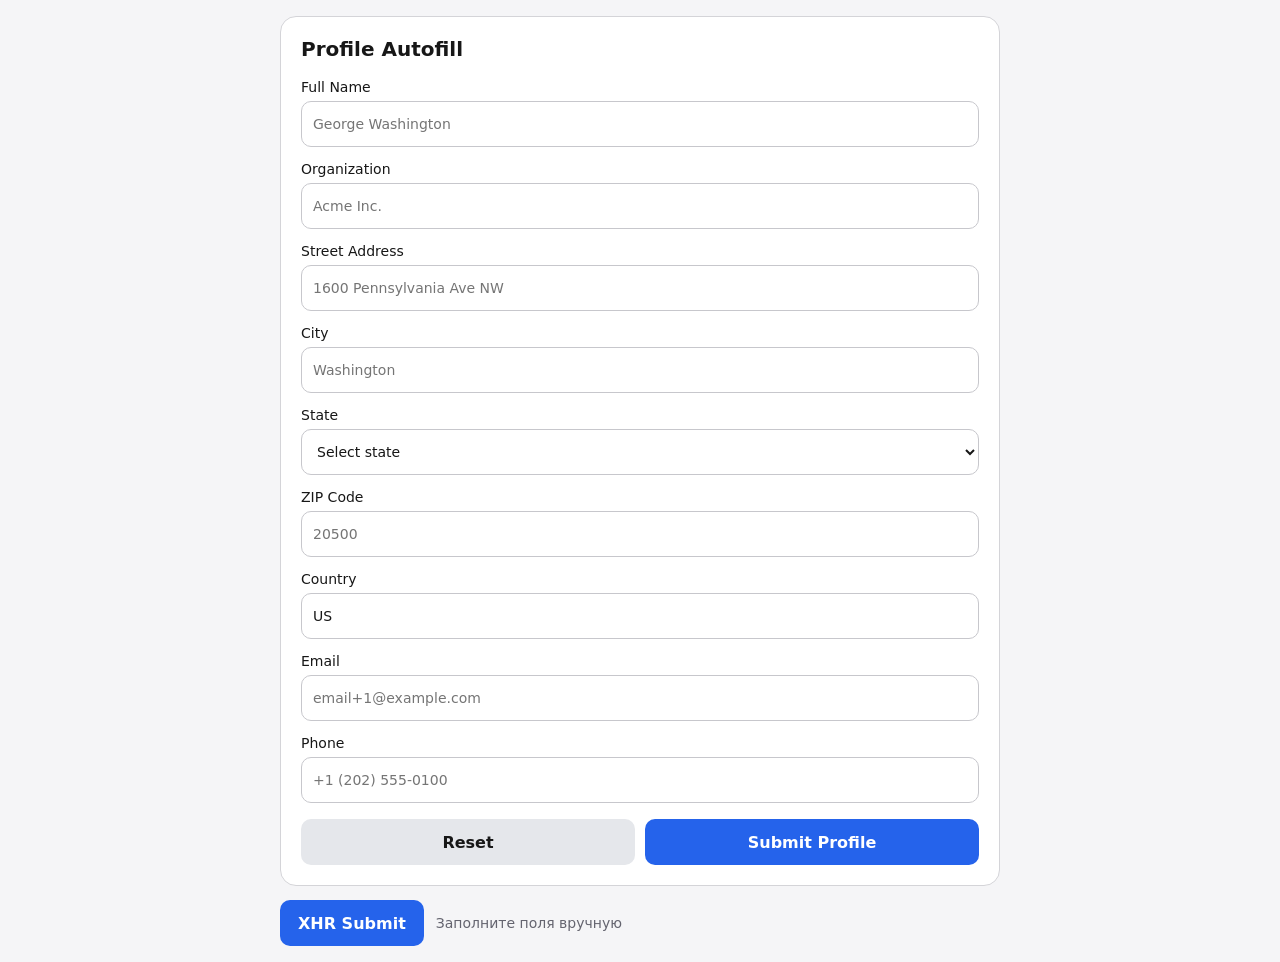
==== index.html @ 520374bb "Rename XHR Autofill Test to index.html" ====
<!doctype html>
<html lang="ru">
<head>
  <meta charset="utf-8">
  <meta name="viewport" content="width=device-width, initial-scale=1">
  <title>XHR Autofill Test</title>

  <style>
    :root {
      color-scheme: light dark;
      font-family: system-ui, -apple-system, BlinkMacSystemFont, sans-serif;
    }

    * {
      box-sizing: border-box;
    }

    body {
      margin: 0;
      padding: 16px;
      color: light-dark(#171717, #f4f4f5);
      background: light-dark(#f5f5f7, #09090b);
    }

    main {
      width: min(100%, 720px);
      margin: 0 auto;
    }

    .form-container {
      overflow: hidden;
      border: 1px solid light-dark(#d4d4d8, #3f3f46);
      border-radius: 16px;
      background: light-dark(#ffffff, #18181b);
      padding: 20px;
    }

    h3 {
      margin: 0 0 18px;
      font-size: 20px;
      font-weight: 600;
    }

    form {
      display: grid;
      gap: 14px;
    }

    label {
      display: grid;
      gap: 6px;
      font-size: 14px;
      font-weight: 500;
    }

    input,
    select {
      width: 100%;
      min-height: 46px;
      padding: 9px 11px;
      border: 1px solid light-dark(#c7c7cc, #52525b);
      border-radius: 10px;
      color: inherit;
      background: light-dark(#ffffff, #27272a);
      font: inherit;
    }

    .actions {
      display: grid;
      grid-template-columns: 1fr 1fr;
      gap: 10px;
      margin-top: 2px;
    }

    input[type="reset"],
    input[type="submit"] {
      border: 0;
      font-weight: 600;
      cursor: pointer;
    }

    input[type="reset"] {
      background: light-dark(#e5e7eb, #3f3f46);
    }

    input[type="submit"] {
      color: #ffffff;
      background: #2563eb;
    }

    .submit-row {
      display: flex;
      align-items: center;
      gap: 12px;
      flex-wrap: wrap;
      padding-top: 14px;
    }

    #do-xhr-submit {
      min-height: 46px;
      padding: 10px 18px;
      border: 0;
      border-radius: 10px;
      color: #ffffff;
      background: #2563eb;
      font: inherit;
      font-weight: 600;
      cursor: pointer;
    }

    #do-xhr-submit:disabled {
      cursor: default;
      opacity: 0.55;
    }

    #submit-status {
      color: light-dark(#64646f, #a1a1aa);
      font-size: 14px;
    }

    @media (max-width: 480px) {
      body {
        padding: 0;
      }

      .form-container {
        border: 0;
        border-radius: 0;
        padding: 16px;
      }

      .submit-row {
        padding: 14px 16px 20px;
      }

      #do-xhr-submit {
        width: 100%;
      }
    }
  </style>
</head>

<body>
  <main>
    <div class="form-container">
      <h3>Profile Autofill</h3>

      <form
        name="addr1.1"
        id="profile_form"
        action="destination.html"
        method="post"
        autocomplete="on"
      >
        <label for="form_name">
          Full Name
          <input
            type="text"
            name="name"
            id="form_name"
            autocomplete="name"
            placeholder="George Washington"
            required
          >
        </label>

        <label for="form_organization">
          Organization
          <input
            type="text"
            name="organization"
            id="form_organization"
            autocomplete="organization"
            placeholder="Acme Inc."
          >
        </label>

        <label for="form_address">
          Street Address
          <input
            type="text"
            name="address-line1"
            id="form_address"
            autocomplete="address-line1"
            placeholder="1600 Pennsylvania Ave NW"
            required
          >
        </label>

        <label for="form_city">
          City
          <input
            type="text"
            name="address-level2"
            id="form_city"
            autocomplete="address-level2"
            placeholder="Washington"
            required
          >
        </label>

        <label for="form_state">
          State
          <select
            name="address-level1"
            id="form_state"
            autocomplete="address-level1"
            required
          >
            <option value="">Select state</option>
            <option value="CA">California</option>
            <option value="MA">Massachusetts</option>
            <option value="NY">New York</option>
            <option value="MD">Maryland</option>
            <option value="OR">Oregon</option>
            <option value="OH">Ohio</option>
            <option value="IL">Illinois</option>
            <option value="DC">District of Columbia</option>
          </select>
        </label>

        <label for="form_zip">
          ZIP Code
          <input
            type="text"
            name="postal-code"
            id="form_zip"
            autocomplete="postal-code"
            inputmode="numeric"
            placeholder="20500"
            required
          >
        </label>

        <label for="form_country">
          Country
          <input
            type="text"
            name="country-name"
            id="form_country"
            autocomplete="country-name"
            placeholder="United States"
            value="US"
          >
        </label>

        <label for="form_email">
          Email
          <input
            type="email"
            name="email"
            id="form_email"
            autocomplete="email"
            placeholder="email+1@example.com"
            required
          >
        </label>

        <label for="form_phone">
          Phone
          <input
            type="tel"
            name="tel"
            id="form_phone"
            autocomplete="tel-national"
            placeholder="+1 (202) 555-0100"
            required
          >
        </label>

        <div class="actions">
          <input type="reset" value="Reset">

          <input
            id="submit_profile"
            type="submit"
            value="Submit Profile"
          >
        </div>
      </form>
    </div>

    <div class="submit-row">
      <button id="do-xhr-submit" type="button">
        XHR Submit
      </button>

      <span id="submit-status" role="status" aria-live="polite">
        Заполните поля вручную
      </span>
    </div>
  </main>

  <script>
    const xhrButton = document.getElementById("do-xhr-submit");
    const status = document.getElementById("submit-status");
    const form = document.forms[0];

    xhrButton.addEventListener("click", () => {
      if (!form) {
        status.textContent = "Форма уже отправлена";
        return;
      }

      if (!form.reportValidity()) {
        status.textContent = "Заполните все поля";
        return;
      }

      // Имитирует XHR-сабмит из оригинальной тестовой страницы:
      // форма удаляется
      form.remove();

      status.textContent =
        "XHR Submit выполнен — форма удалена";

      xhrButton.disabled = true;
    });

    // Предотвращаем отправку формы через Submit Profile
    form.addEventListener('submit', (e) => {
      e.preventDefault();
      
      if (!form.reportValidity()) {
        return;
      }
      
      status.textContent = "Используйте кнопку XHR Submit";
    });
  </script>
</body>
</html>
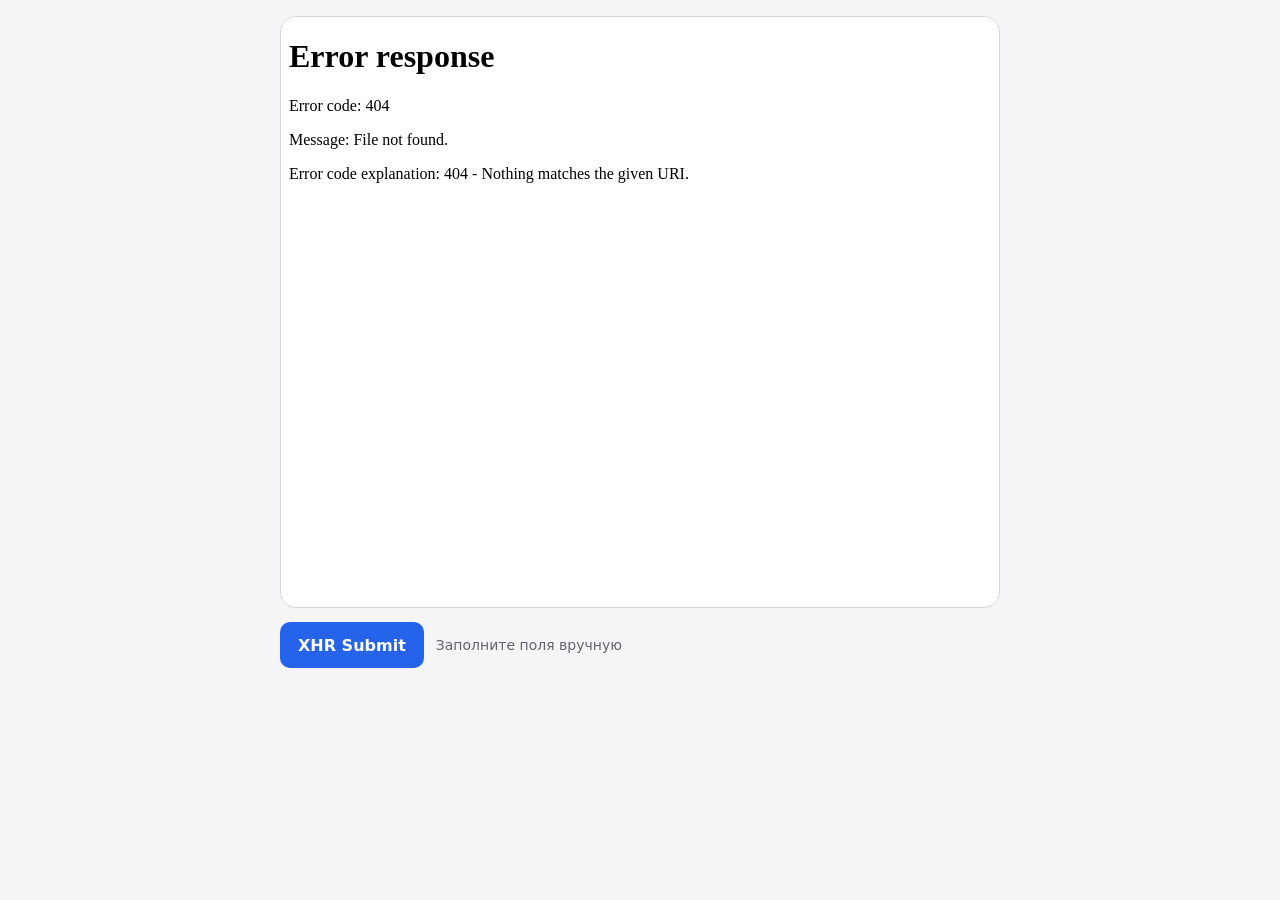
==== commit 42c4ac22: "Update index.html" ====
--- a/index.html
+++ b/index.html
@@ -32,60 +32,14 @@
       border: 1px solid light-dark(#d4d4d8, #3f3f46);
       border-radius: 16px;
       background: light-dark(#ffffff, #18181b);
-      padding: 20px;
     }
 
-    h3 {
-      margin: 0 0 18px;
-      font-size: 20px;
-      font-weight: 600;
-    }
-
-    form {
-      display: grid;
-      gap: 14px;
-    }
-
-    label {
-      display: grid;
-      gap: 6px;
-      font-size: 14px;
-      font-weight: 500;
-    }
-
-    input,
-    select {
+    iframe {
+      display: block;
       width: 100%;
-      min-height: 46px;
-      padding: 9px 11px;
-      border: 1px solid light-dark(#c7c7cc, #52525b);
-      border-radius: 10px;
-      color: inherit;
-      background: light-dark(#ffffff, #27272a);
-      font: inherit;
-    }
-
-    .actions {
-      display: grid;
-      grid-template-columns: 1fr 1fr;
-      gap: 10px;
-      margin-top: 2px;
-    }
-
-    input[type="reset"],
-    input[type="submit"] {
+      height: 590px;
       border: 0;
-      font-weight: 600;
-      cursor: pointer;
-    }
-
-    input[type="reset"] {
-      background: light-dark(#e5e7eb, #3f3f46);
-    }
-
-    input[type="submit"] {
-      color: #ffffff;
-      background: #2563eb;
+      background: light-dark(#ffffff, #18181b);
     }
 
     .submit-row {
@@ -126,7 +80,6 @@
       .form-container {
         border: 0;
         border-radius: 0;
-        padding: 16px;
       }
 
       .submit-row {
@@ -143,141 +96,12 @@
 <body>
   <main>
     <div class="form-container">
-      <h3>Profile Autofill</h3>
-
-      <form
-        name="addr1.1"
-        id="profile_form"
-        action="destination.html"
-        method="post"
-        autocomplete="on"
-      >
-        <label for="form_name">
-          Full Name
-          <input
-            type="text"
-            name="name"
-            id="form_name"
-            autocomplete="name"
-            placeholder="George Washington"
-            required
-          >
-        </label>
-
-        <label for="form_organization">
-          Organization
-          <input
-            type="text"
-            name="organization"
-            id="form_organization"
-            autocomplete="organization"
-            placeholder="Acme Inc."
-          >
-        </label>
-
-        <label for="form_address">
-          Street Address
-          <input
-            type="text"
-            name="address-line1"
-            id="form_address"
-            autocomplete="address-line1"
-            placeholder="1600 Pennsylvania Ave NW"
-            required
-          >
-        </label>
-
-        <label for="form_city">
-          City
-          <input
-            type="text"
-            name="address-level2"
-            id="form_city"
-            autocomplete="address-level2"
-            placeholder="Washington"
-            required
-          >
-        </label>
-
-        <label for="form_state">
-          State
-          <select
-            name="address-level1"
-            id="form_state"
-            autocomplete="address-level1"
-            required
-          >
-            <option value="">Select state</option>
-            <option value="CA">California</option>
-            <option value="MA">Massachusetts</option>
-            <option value="NY">New York</option>
-            <option value="MD">Maryland</option>
-            <option value="OR">Oregon</option>
-            <option value="OH">Ohio</option>
-            <option value="IL">Illinois</option>
-            <option value="DC">District of Columbia</option>
-          </select>
-        </label>
-
-        <label for="form_zip">
-          ZIP Code
-          <input
-            type="text"
-            name="postal-code"
-            id="form_zip"
-            autocomplete="postal-code"
-            inputmode="numeric"
-            placeholder="20500"
-            required
-          >
-        </label>
-
-        <label for="form_country">
-          Country
-          <input
-            type="text"
-            name="country-name"
-            id="form_country"
-            autocomplete="country-name"
-            placeholder="United States"
-            value="US"
-          >
-        </label>
-
-        <label for="form_email">
-          Email
-          <input
-            type="email"
-            name="email"
-            id="form_email"
-            autocomplete="email"
-            placeholder="email+1@example.com"
-            required
-          >
-        </label>
-
-        <label for="form_phone">
-          Phone
-          <input
-            type="tel"
-            name="tel"
-            id="form_phone"
-            autocomplete="tel-national"
-            placeholder="+1 (202) 555-0100"
-            required
-          >
-        </label>
-
-        <div class="actions">
-          <input type="reset" value="Reset">
-
-          <input
-            id="submit_profile"
-            type="submit"
-            value="Submit Profile"
-          >
-        </div>
-      </form>
+      <iframe
+        id="address-form-iframe"
+        src="autofill_smoke_test.html"
+        title="Profile Autofill test form"
+        sandbox="allow-scripts allow-forms allow-same-origin"
+      ></iframe>
     </div>
 
     <div class="submit-row">
@@ -294,9 +118,11 @@
   <script>
     const xhrButton = document.getElementById("do-xhr-submit");
     const status = document.getElementById("submit-status");
-    const form = document.forms[0];
 
     xhrButton.addEventListener("click", () => {
+      const iframeDocument = document.getElementById("address-form-iframe").contentDocument;
+      const form = iframeDocument?.forms[0];
+
       if (!form) {
         status.textContent = "Форма уже отправлена";
         return;
@@ -308,24 +134,13 @@
       }
 
       // Имитирует XHR-сабмит из оригинальной тестовой страницы:
-      // форма удаляется
+      // форма удаляется внутри дочернего iframe.
       form.remove();
 
       status.textContent =
-        "XHR Submit выполнен — форма удалена";
+        "XHR Submit выполнен — форма удалена из iframe";
 
       xhrButton.disabled = true;
-    });
-
-    // Предотвращаем отправку формы через Submit Profile
-    form.addEventListener('submit', (e) => {
-      e.preventDefault();
-      
-      if (!form.reportValidity()) {
-        return;
-      }
-      
-      status.textContent = "Используйте кнопку XHR Submit";
     });
   </script>
 </body>
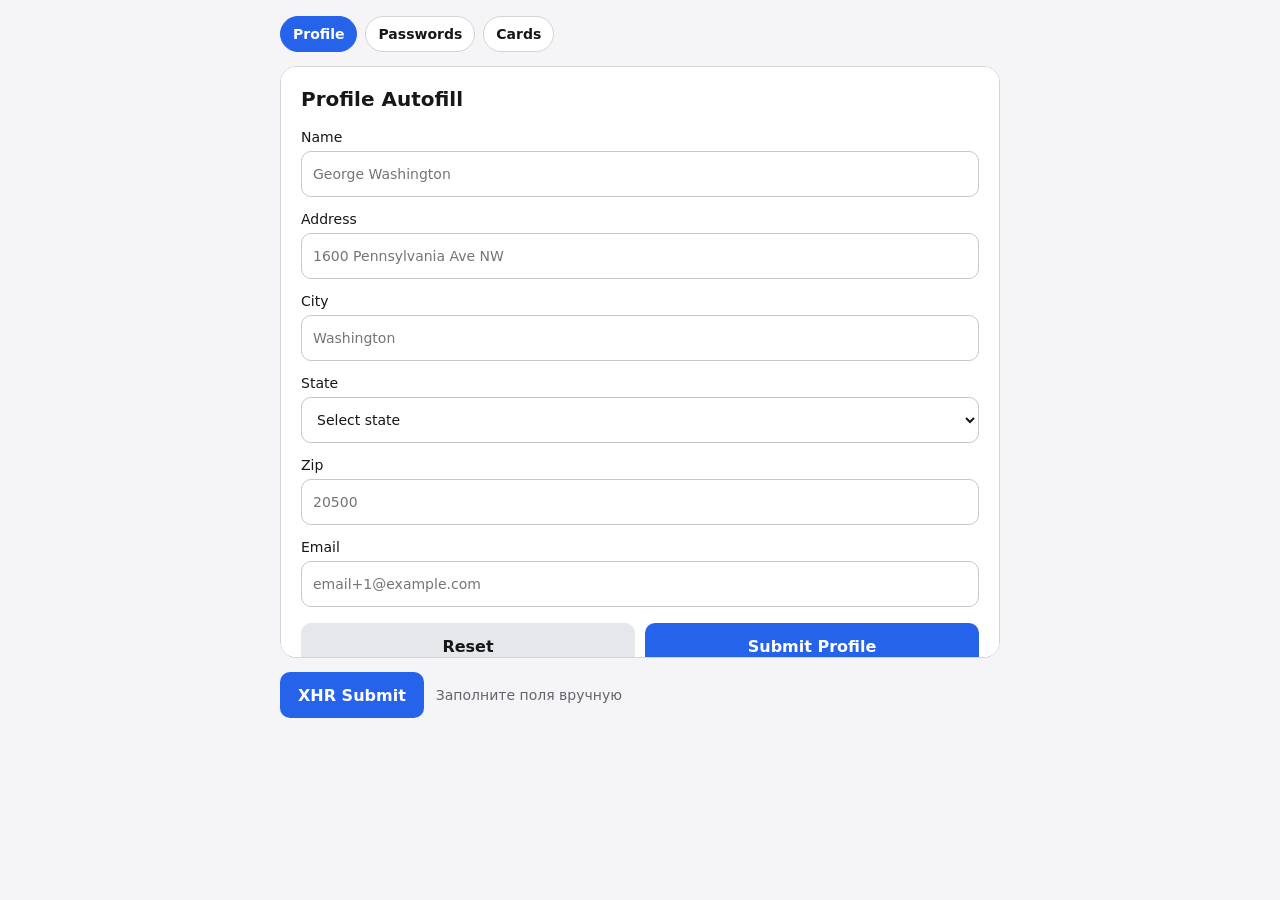
==== commit c841a640: "Add password and card autofill iframe tests" ====
--- a/index.html
+++ b/index.html
@@ -25,6 +25,30 @@
     main {
       width: min(100%, 720px);
       margin: 0 auto;
+    }
+
+    nav {
+      display: flex;
+      gap: 8px;
+      flex-wrap: wrap;
+      margin-bottom: 14px;
+    }
+
+    nav a {
+      padding: 9px 12px;
+      border: 1px solid light-dark(#d4d4d8, #3f3f46);
+      border-radius: 999px;
+      color: inherit;
+      background: light-dark(#ffffff, #18181b);
+      font-size: 14px;
+      font-weight: 600;
+      text-decoration: none;
+    }
+
+    nav a[aria-current="page"] {
+      border-color: #2563eb;
+      color: #ffffff;
+      background: #2563eb;
     }
 
     .form-container {
@@ -95,6 +119,12 @@
 
 <body>
   <main>
+    <nav aria-label="Autofill test forms">
+      <a href="index.html" aria-current="page">Profile</a>
+      <a href="password.html">Passwords</a>
+      <a href="card.html">Cards</a>
+    </nav>
+
     <div class="form-container">
       <iframe
         id="address-form-iframe"
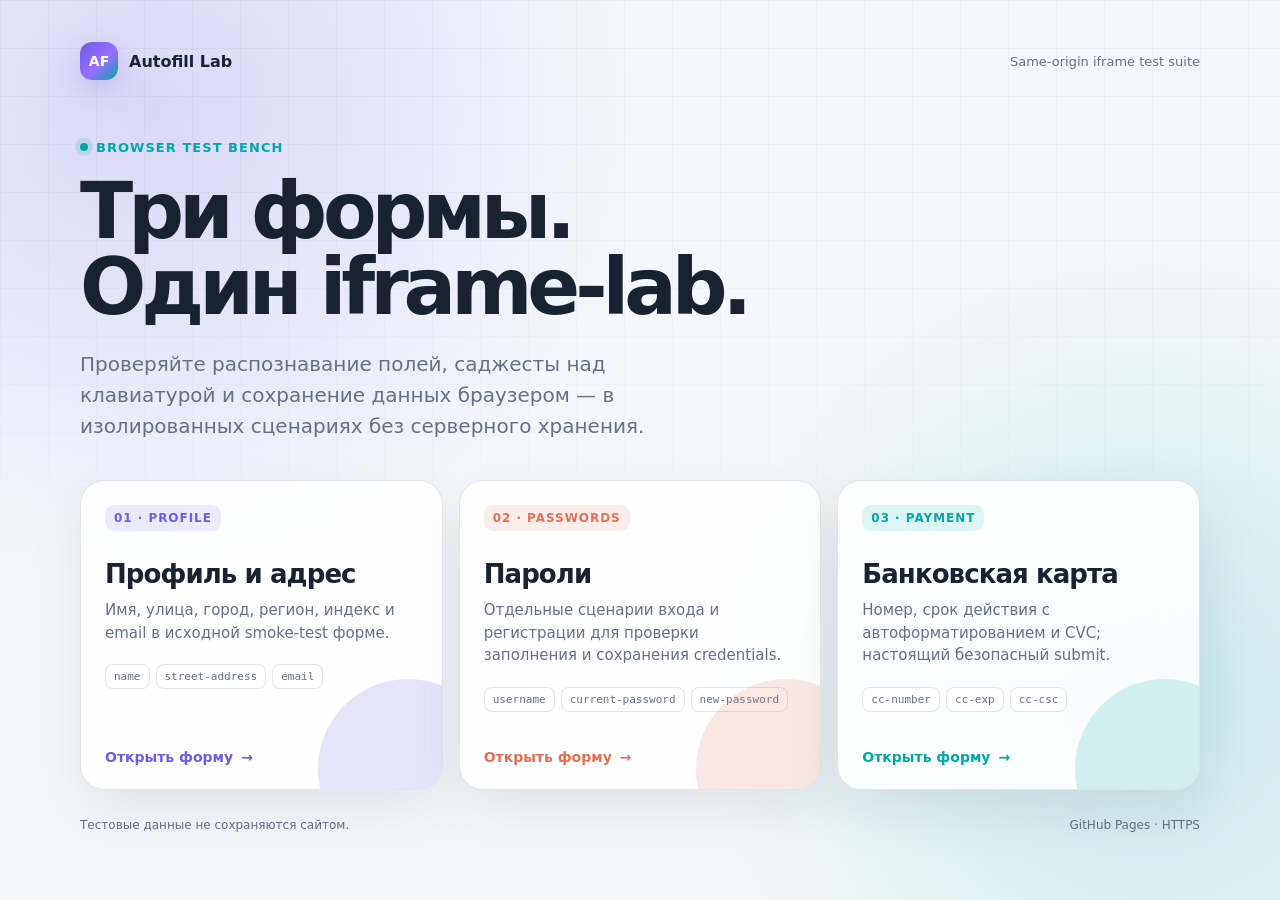
==== commit 1203ace7: "Improve card save flow and add forms landing page" ====
--- a/index.html
+++ b/index.html
@@ -3,175 +3,153 @@
 <head>
   <meta charset="utf-8">
   <meta name="viewport" content="width=device-width, initial-scale=1">
-  <title>XHR Autofill Test</title>
-
+  <meta name="description" content="Набор iframe-форм для тестирования браузерного Autofill.">
+  <title>Autofill Lab — iframe test forms</title>
   <style>
     :root {
       color-scheme: light dark;
-      font-family: system-ui, -apple-system, BlinkMacSystemFont, sans-serif;
+      font-family: Inter, ui-sans-serif, system-ui, -apple-system, sans-serif;
+      --ink: light-dark(#182230, #f7f8fa);
+      --muted: light-dark(#667085, #a8b0bd);
+      --line: light-dark(rgba(24,34,48,.11), rgba(255,255,255,.11));
+      --surface: light-dark(rgba(255,255,255,.86), rgba(20,27,38,.84));
+      --solid: light-dark(#fff, #141b26);
+      --canvas: light-dark(#f4f7fb, #090d14);
+      --purple: #6c5ce7;
+      --teal: #00a8a8;
     }
 
-    * {
-      box-sizing: border-box;
+    * { box-sizing: border-box; }
+
+    body {
+      min-height: 100vh;
+      margin: 0;
+      color: var(--ink);
+      background:
+        radial-gradient(circle at 12% 12%, color-mix(in srgb, var(--purple) 20%, transparent), transparent 30rem),
+        radial-gradient(circle at 90% 78%, color-mix(in srgb, var(--teal) 18%, transparent), transparent 28rem),
+        var(--canvas);
     }
 
-    body {
-      margin: 0;
-      padding: 16px;
-      color: light-dark(#171717, #f4f4f5);
-      background: light-dark(#f5f5f7, #09090b);
+    body::before {
+      position: fixed;
+      inset: 0;
+      z-index: -1;
+      background-image: linear-gradient(var(--line) 1px, transparent 1px), linear-gradient(90deg, var(--line) 1px, transparent 1px);
+      background-size: 48px 48px;
+      mask-image: linear-gradient(to bottom, black, transparent 76%);
+      content: "";
+      opacity: .35;
     }
 
-    main {
-      width: min(100%, 720px);
-      margin: 0 auto;
+    main { width: min(1120px, calc(100% - 32px)); margin: auto; padding: 32px 0 56px; }
+
+    header {
+      display: flex;
+      align-items: center;
+      justify-content: space-between;
+      gap: 20px;
+      padding: 10px 0 56px;
     }
 
-    nav {
-      display: flex;
-      gap: 8px;
-      flex-wrap: wrap;
-      margin-bottom: 14px;
-    }
-
-    nav a {
-      padding: 9px 12px;
-      border: 1px solid light-dark(#d4d4d8, #3f3f46);
-      border-radius: 999px;
-      color: inherit;
-      background: light-dark(#ffffff, #18181b);
-      font-size: 14px;
-      font-weight: 600;
-      text-decoration: none;
-    }
-
-    nav a[aria-current="page"] {
-      border-color: #2563eb;
-      color: #ffffff;
-      background: #2563eb;
-    }
-
-    .form-container {
-      overflow: hidden;
-      border: 1px solid light-dark(#d4d4d8, #3f3f46);
-      border-radius: 16px;
-      background: light-dark(#ffffff, #18181b);
-    }
-
-    iframe {
-      display: block;
-      width: 100%;
-      height: 590px;
-      border: 0;
-      background: light-dark(#ffffff, #18181b);
-    }
-
-    .submit-row {
-      display: flex;
-      align-items: center;
-      gap: 12px;
-      flex-wrap: wrap;
-      padding-top: 14px;
-    }
-
-    #do-xhr-submit {
-      min-height: 46px;
-      padding: 10px 18px;
-      border: 0;
-      border-radius: 10px;
-      color: #ffffff;
-      background: #2563eb;
-      font: inherit;
-      font-weight: 600;
-      cursor: pointer;
-    }
-
-    #do-xhr-submit:disabled {
-      cursor: default;
-      opacity: 0.55;
-    }
-
-    #submit-status {
-      color: light-dark(#64646f, #a1a1aa);
+    .brand { display: inline-flex; align-items: center; gap: 11px; color: inherit; font-weight: 750; text-decoration: none; }
+    .brand-mark {
+      display: grid;
+      width: 38px;
+      height: 38px;
+      place-items: center;
+      border-radius: 12px;
+      color: #fff;
+      background: linear-gradient(135deg, var(--purple), #9b6dff 55%, var(--teal));
+      box-shadow: 0 10px 30px rgba(108,92,231,.28);
       font-size: 14px;
     }
+    .header-note { color: var(--muted); font-size: 13px; }
 
-    @media (max-width: 480px) {
-      body {
-        padding: 0;
-      }
+    .hero { max-width: 790px; margin-bottom: 38px; }
+    .eyebrow { display: inline-flex; align-items: center; gap: 8px; margin: 0 0 18px; color: var(--teal); font-size: 13px; font-weight: 750; letter-spacing: .08em; text-transform: uppercase; }
+    .eyebrow::before { width: 8px; height: 8px; border-radius: 50%; background: currentColor; box-shadow: 0 0 0 5px color-mix(in srgb, currentColor 15%, transparent); content: ""; }
 
-      .form-container {
-        border: 0;
-        border-radius: 0;
-      }
+    h1 { max-width: 760px; margin: 0; font-size: clamp(42px, 8vw, 78px); font-weight: 780; letter-spacing: -.065em; line-height: .98; }
+    .hero > p:last-child { max-width: 650px; margin: 24px 0 0; color: var(--muted); font-size: clamp(17px, 2vw, 20px); line-height: 1.55; }
 
-      .submit-row {
-        padding: 14px 16px 20px;
-      }
+    .forms-grid { display: grid; grid-template-columns: repeat(3, minmax(0, 1fr)); gap: 16px; }
+    .form-card {
+      --accent: var(--purple);
+      position: relative;
+      display: flex;
+      min-height: 310px;
+      flex-direction: column;
+      overflow: hidden;
+      padding: 24px;
+      border: 1px solid var(--line);
+      border-radius: 24px;
+      color: inherit;
+      background: var(--surface);
+      box-shadow: 0 22px 55px rgba(15,23,42,.08);
+      text-decoration: none;
+      backdrop-filter: blur(18px);
+      transition: transform 180ms ease, border-color 180ms ease, box-shadow 180ms ease;
+    }
+    .form-card:hover { border-color: color-mix(in srgb, var(--accent) 55%, var(--line)); box-shadow: 0 28px 70px color-mix(in srgb, var(--accent) 16%, transparent); transform: translateY(-5px); }
+    .form-card:focus-visible { outline: 3px solid color-mix(in srgb, var(--accent) 55%, transparent); outline-offset: 4px; }
+    .form-card::after { position: absolute; right: -56px; bottom: -70px; width: 180px; height: 180px; border-radius: 50%; background: color-mix(in srgb, var(--accent) 16%, transparent); content: ""; }
+    .passwords { --accent: #e17055; }
+    .cards { --accent: var(--teal); }
 
-      #do-xhr-submit {
-        width: 100%;
-      }
-    }
+    .card-number { width: fit-content; padding: 6px 9px; border-radius: 9px; color: var(--accent); background: color-mix(in srgb, var(--accent) 12%, transparent); font-size: 12px; font-weight: 800; letter-spacing: .08em; }
+    h2 { margin: 28px 0 10px; font-size: 26px; letter-spacing: -.035em; }
+    .form-card p { margin: 0; color: var(--muted); font-size: 15px; line-height: 1.5; }
+    .tokens { display: flex; gap: 6px; flex-wrap: wrap; margin-top: 20px; }
+    .tokens span { padding: 5px 8px; border: 1px solid var(--line); border-radius: 8px; color: var(--muted); background: var(--solid); font-family: ui-monospace, monospace; font-size: 11px; }
+    .open-label { display: flex; align-items: center; gap: 8px; margin-top: auto; padding-top: 22px; color: var(--accent); font-size: 14px; font-weight: 750; }
+    .open-label span { transition: transform 180ms ease; }
+    .form-card:hover .open-label span { transform: translateX(4px); }
+    footer { display: flex; justify-content: space-between; gap: 16px; margin-top: 28px; color: var(--muted); font-size: 12px; }
+
+    @media (max-width: 820px) { .forms-grid { grid-template-columns: 1fr; } .form-card { min-height: 260px; } }
+    @media (max-width: 520px) { main { width: calc(100% - 24px); padding-top: 16px; } header { padding-bottom: 42px; } .header-note { display: none; } h1 { font-size: clamp(42px, 15vw, 62px); } .form-card { padding: 21px; border-radius: 20px; } footer { flex-direction: column; } }
+    @media (prefers-reduced-motion: reduce) { .form-card, .open-label span { transition: none; } }
   </style>
 </head>
-
 <body>
   <main>
-    <nav aria-label="Autofill test forms">
-      <a href="index.html" aria-current="page">Profile</a>
-      <a href="password.html">Passwords</a>
-      <a href="card.html">Cards</a>
-    </nav>
+    <header>
+      <a class="brand" href="index.html"><span class="brand-mark" aria-hidden="true">AF</span>Autofill Lab</a>
+      <span class="header-note">Same-origin iframe test suite</span>
+    </header>
 
-    <div class="form-container">
-      <iframe
-        id="address-form-iframe"
-        src="autofill_smoke_test.html"
-        title="Profile Autofill test form"
-        sandbox="allow-scripts allow-forms allow-same-origin"
-      ></iframe>
-    </div>
+    <section class="hero" aria-labelledby="page-title">
+      <p class="eyebrow">Browser test bench</p>
+      <h1 id="page-title">Три формы.<br>Один iframe-lab.</h1>
+      <p>Проверяйте распознавание полей, саджесты над клавиатурой и сохранение данных браузером — в изолированных сценариях без серверного хранения.</p>
+    </section>
 
-    <div class="submit-row">
-      <button id="do-xhr-submit" type="button">
-        XHR Submit
-      </button>
+    <section class="forms-grid" aria-label="Autofill test forms">
+      <a class="form-card" href="profile.html">
+        <span class="card-number">01 · PROFILE</span>
+        <h2>Профиль и адрес</h2>
+        <p>Имя, улица, город, регион, индекс и email в исходной smoke-test форме.</p>
+        <div class="tokens"><span>name</span><span>street-address</span><span>email</span></div>
+        <div class="open-label">Открыть форму <span aria-hidden="true">→</span></div>
+      </a>
+      <a class="form-card passwords" href="password.html">
+        <span class="card-number">02 · PASSWORDS</span>
+        <h2>Пароли</h2>
+        <p>Отдельные сценарии входа и регистрации для проверки заполнения и сохранения credentials.</p>
+        <div class="tokens"><span>username</span><span>current-password</span><span>new-password</span></div>
+        <div class="open-label">Открыть форму <span aria-hidden="true">→</span></div>
+      </a>
+      <a class="form-card cards" href="card.html">
+        <span class="card-number">03 · PAYMENT</span>
+        <h2>Банковская карта</h2>
+        <p>Номер, срок действия с автоформатированием и CVC; настоящий безопасный submit.</p>
+        <div class="tokens"><span>cc-number</span><span>cc-exp</span><span>cc-csc</span></div>
+        <div class="open-label">Открыть форму <span aria-hidden="true">→</span></div>
+      </a>
+    </section>
 
-      <span id="submit-status" role="status" aria-live="polite">
-        Заполните поля вручную
-      </span>
-    </div>
+    <footer><span>Тестовые данные не сохраняются сайтом.</span><span>GitHub Pages · HTTPS</span></footer>
   </main>
-
-  <script>
-    const xhrButton = document.getElementById("do-xhr-submit");
-    const status = document.getElementById("submit-status");
-
-    xhrButton.addEventListener("click", () => {
-      const iframeDocument = document.getElementById("address-form-iframe").contentDocument;
-      const form = iframeDocument?.forms[0];
-
-      if (!form) {
-        status.textContent = "Форма уже отправлена";
-        return;
-      }
-
-      if (!form.reportValidity()) {
-        status.textContent = "Заполните все поля";
-        return;
-      }
-
-      // Имитирует XHR-сабмит из оригинальной тестовой страницы:
-      // форма удаляется внутри дочернего iframe.
-      form.remove();
-
-      status.textContent =
-        "XHR Submit выполнен — форма удалена из iframe";
-
-      xhrButton.disabled = true;
-    });
-  </script>
 </body>
 </html>
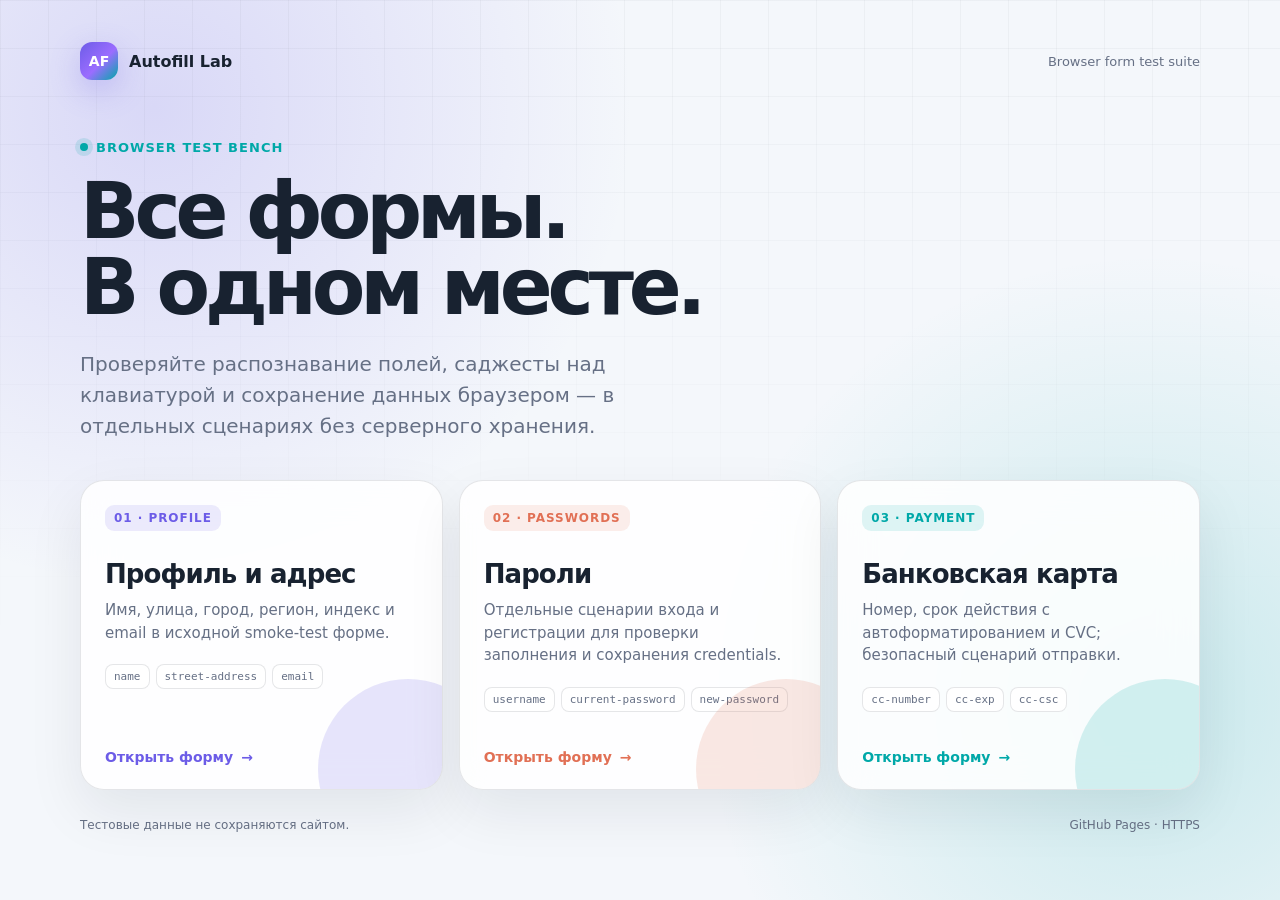
==== commit a924a7bd: "Unify styling across form pages" ====
--- a/index.html
+++ b/index.html
@@ -3,8 +3,8 @@
 <head>
   <meta charset="utf-8">
   <meta name="viewport" content="width=device-width, initial-scale=1">
-  <meta name="description" content="Набор iframe-форм для тестирования браузерного Autofill.">
-  <title>Autofill Lab — iframe test forms</title>
+  <meta name="description" content="Набор форм для тестирования браузерного Autofill.">
+  <title>Autofill Lab — test forms</title>
   <style>
     :root {
       color-scheme: light dark;
@@ -116,13 +116,13 @@
   <main>
     <header>
       <a class="brand" href="index.html"><span class="brand-mark" aria-hidden="true">AF</span>Autofill Lab</a>
-      <span class="header-note">Same-origin iframe test suite</span>
+      <span class="header-note">Browser form test suite</span>
     </header>
 
     <section class="hero" aria-labelledby="page-title">
       <p class="eyebrow">Browser test bench</p>
-      <h1 id="page-title">Три формы.<br>Один iframe-lab.</h1>
-      <p>Проверяйте распознавание полей, саджесты над клавиатурой и сохранение данных браузером — в изолированных сценариях без серверного хранения.</p>
+      <h1 id="page-title">Все формы.<br>В одном месте.</h1>
+      <p>Проверяйте распознавание полей, саджесты над клавиатурой и сохранение данных браузером — в отдельных сценариях без серверного хранения.</p>
     </section>
 
     <section class="forms-grid" aria-label="Autofill test forms">
@@ -143,7 +143,7 @@
       <a class="form-card cards" href="card.html">
         <span class="card-number">03 · PAYMENT</span>
         <h2>Банковская карта</h2>
-        <p>Номер, срок действия с автоформатированием и CVC; настоящий безопасный submit.</p>
+        <p>Номер, срок действия с автоформатированием и CVC; безопасный сценарий отправки.</p>
         <div class="tokens"><span>cc-number</span><span>cc-exp</span><span>cc-csc</span></div>
         <div class="open-label">Открыть форму <span aria-hidden="true">→</span></div>
       </a>
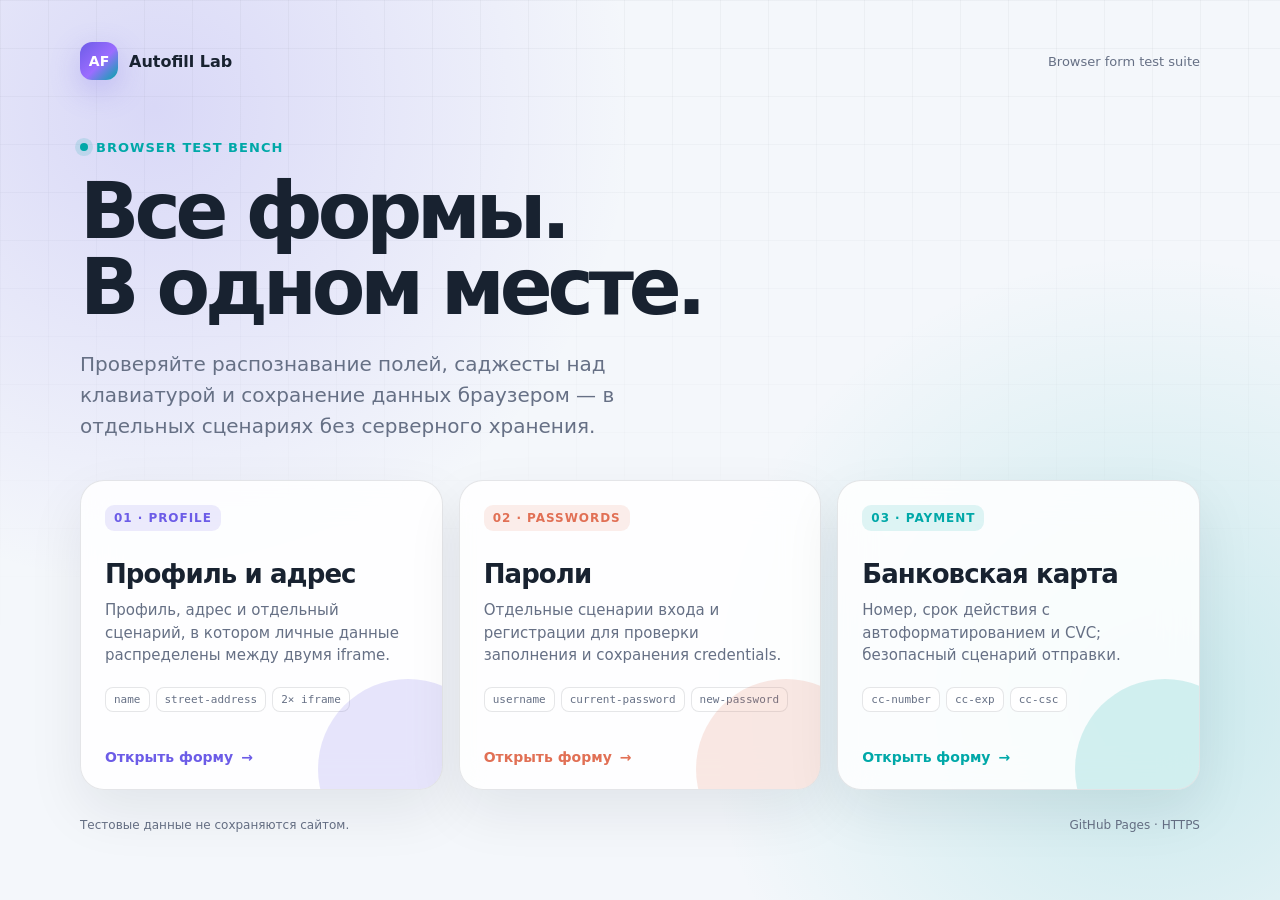
==== commit 84ea40c4: "Add cross-frame profile autofill test Adds a two-iframe profile form, native submit, responsive styl" ====
--- a/index.html
+++ b/index.html
@@ -129,8 +129,8 @@
       <a class="form-card" href="profile.html">
         <span class="card-number">01 · PROFILE</span>
         <h2>Профиль и адрес</h2>
-        <p>Имя, улица, город, регион, индекс и email в исходной smoke-test форме.</p>
-        <div class="tokens"><span>name</span><span>street-address</span><span>email</span></div>
+        <p>Профиль, адрес и отдельный сценарий, в котором личные данные распределены между двумя iframe.</p>
+        <div class="tokens"><span>name</span><span>street-address</span><span>2× iframe</span></div>
         <div class="open-label">Открыть форму <span aria-hidden="true">→</span></div>
       </a>
       <a class="form-card passwords" href="password.html">
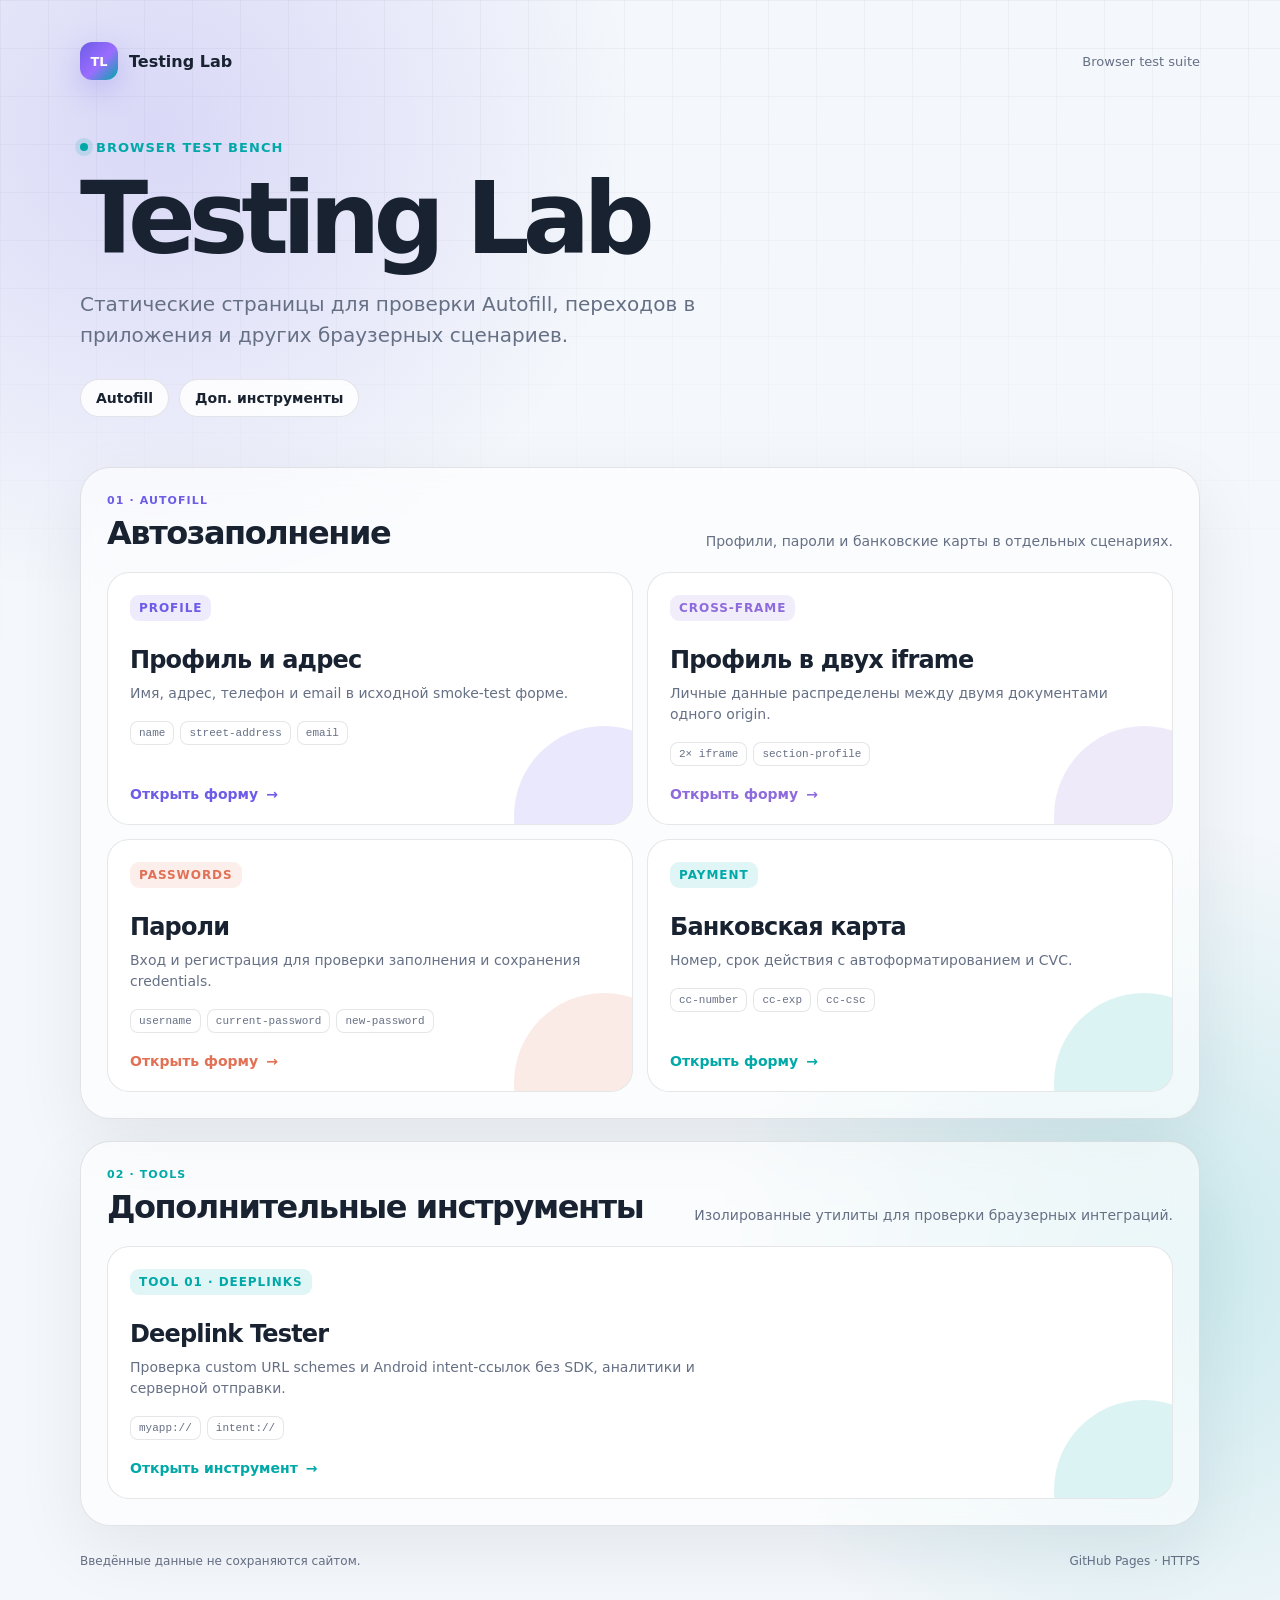
==== commit 51c162b5: "Add Deeplink Tester and Testing Lab home Adds a privacy-first deeplink testing tool, reorganizes the" ====
--- a/index.html
+++ b/index.html
@@ -3,8 +3,8 @@
 <head>
   <meta charset="utf-8">
   <meta name="viewport" content="width=device-width, initial-scale=1">
-  <meta name="description" content="Набор форм для тестирования браузерного Autofill.">
-  <title>Autofill Lab — test forms</title>
+  <meta name="description" content="Набор статических инструментов для тестирования браузерных сценариев.">
+  <title>Testing Lab — browser test tools</title>
   <style>
     :root {
       color-scheme: light dark;
@@ -17,41 +17,31 @@
       --canvas: light-dark(#f4f7fb, #090d14);
       --purple: #6c5ce7;
       --teal: #00a8a8;
+      --orange: #e17055;
     }
-
     * { box-sizing: border-box; }
-
+    html { scroll-behavior: smooth; }
     body {
       min-height: 100vh;
       margin: 0;
       color: var(--ink);
       background:
-        radial-gradient(circle at 12% 12%, color-mix(in srgb, var(--purple) 20%, transparent), transparent 30rem),
+        radial-gradient(circle at 12% 8%, color-mix(in srgb, var(--purple) 20%, transparent), transparent 30rem),
         radial-gradient(circle at 90% 78%, color-mix(in srgb, var(--teal) 18%, transparent), transparent 28rem),
         var(--canvas);
     }
-
     body::before {
       position: fixed;
       inset: 0;
       z-index: -1;
       background-image: linear-gradient(var(--line) 1px, transparent 1px), linear-gradient(90deg, var(--line) 1px, transparent 1px);
       background-size: 48px 48px;
-      mask-image: linear-gradient(to bottom, black, transparent 76%);
+      mask-image: linear-gradient(to bottom, black, transparent 78%);
       content: "";
       opacity: .35;
     }
-
     main { width: min(1120px, calc(100% - 32px)); margin: auto; padding: 32px 0 56px; }
-
-    header {
-      display: flex;
-      align-items: center;
-      justify-content: space-between;
-      gap: 20px;
-      padding: 10px 0 56px;
-    }
-
+    .site-header { display: flex; align-items: center; justify-content: space-between; gap: 20px; padding: 10px 0 56px; }
     .brand { display: inline-flex; align-items: center; gap: 11px; color: inherit; font-weight: 750; text-decoration: none; }
     .brand-mark {
       display: grid;
@@ -62,94 +52,135 @@
       color: #fff;
       background: linear-gradient(135deg, var(--purple), #9b6dff 55%, var(--teal));
       box-shadow: 0 10px 30px rgba(108,92,231,.28);
-      font-size: 14px;
+      font-size: 13px;
     }
     .header-note { color: var(--muted); font-size: 13px; }
-
-    .hero { max-width: 790px; margin-bottom: 38px; }
+    .hero { max-width: 860px; margin-bottom: 50px; }
     .eyebrow { display: inline-flex; align-items: center; gap: 8px; margin: 0 0 18px; color: var(--teal); font-size: 13px; font-weight: 750; letter-spacing: .08em; text-transform: uppercase; }
     .eyebrow::before { width: 8px; height: 8px; border-radius: 50%; background: currentColor; box-shadow: 0 0 0 5px color-mix(in srgb, currentColor 15%, transparent); content: ""; }
-
-    h1 { max-width: 760px; margin: 0; font-size: clamp(42px, 8vw, 78px); font-weight: 780; letter-spacing: -.065em; line-height: .98; }
-    .hero > p:last-child { max-width: 650px; margin: 24px 0 0; color: var(--muted); font-size: clamp(17px, 2vw, 20px); line-height: 1.55; }
-
-    .forms-grid { display: grid; grid-template-columns: repeat(3, minmax(0, 1fr)); gap: 16px; }
-    .form-card {
+    h1 { margin: 0; font-size: clamp(58px, 10vw, 100px); font-weight: 790; letter-spacing: -.07em; line-height: .92; }
+    .hero > p:last-of-type { max-width: 680px; margin: 24px 0 0; color: var(--muted); font-size: clamp(17px, 2vw, 20px); line-height: 1.55; }
+    .category-jumps { display: flex; gap: 10px; flex-wrap: wrap; margin-top: 28px; }
+    .category-jumps a { padding: 10px 15px; border: 1px solid var(--line); border-radius: 999px; color: var(--ink); background: var(--surface); font-size: 14px; font-weight: 750; text-decoration: none; backdrop-filter: blur(14px); }
+    .category-jumps a:hover { border-color: color-mix(in srgb, var(--purple) 48%, var(--line)); }
+    .lab-section { margin-top: 22px; padding: 26px; border: 1px solid var(--line); border-radius: 30px; background: color-mix(in srgb, var(--surface) 72%, transparent); box-shadow: 0 24px 70px rgba(15,23,42,.07); backdrop-filter: blur(18px); scroll-margin-top: 20px; }
+    .section-head { display: flex; align-items: flex-end; justify-content: space-between; gap: 20px; margin-bottom: 20px; }
+    .section-head p { max-width: 520px; margin: 0; color: var(--muted); font-size: 14px; line-height: 1.5; text-align: right; }
+    .section-kicker { display: block; margin-bottom: 7px; color: var(--purple); font-size: 11px; font-weight: 850; letter-spacing: .1em; text-transform: uppercase; }
+    .tools .section-kicker { color: var(--teal); }
+    h2 { margin: 0; font-size: 32px; letter-spacing: -.045em; }
+    .cards-grid { display: grid; grid-template-columns: repeat(2, minmax(0, 1fr)); gap: 14px; }
+    .tools-grid { grid-template-columns: minmax(0, 1fr); }
+    .tool-card {
       --accent: var(--purple);
       position: relative;
       display: flex;
-      min-height: 310px;
+      min-height: 235px;
       flex-direction: column;
       overflow: hidden;
-      padding: 24px;
+      padding: 22px;
       border: 1px solid var(--line);
-      border-radius: 24px;
+      border-radius: 22px;
       color: inherit;
-      background: var(--surface);
-      box-shadow: 0 22px 55px rgba(15,23,42,.08);
+      background: var(--solid);
       text-decoration: none;
-      backdrop-filter: blur(18px);
       transition: transform 180ms ease, border-color 180ms ease, box-shadow 180ms ease;
     }
-    .form-card:hover { border-color: color-mix(in srgb, var(--accent) 55%, var(--line)); box-shadow: 0 28px 70px color-mix(in srgb, var(--accent) 16%, transparent); transform: translateY(-5px); }
-    .form-card:focus-visible { outline: 3px solid color-mix(in srgb, var(--accent) 55%, transparent); outline-offset: 4px; }
-    .form-card::after { position: absolute; right: -56px; bottom: -70px; width: 180px; height: 180px; border-radius: 50%; background: color-mix(in srgb, var(--accent) 16%, transparent); content: ""; }
-    .passwords { --accent: #e17055; }
-    .cards { --accent: var(--teal); }
-
+    .tool-card:hover { border-color: color-mix(in srgb, var(--accent) 55%, var(--line)); box-shadow: 0 24px 56px color-mix(in srgb, var(--accent) 13%, transparent); transform: translateY(-4px); }
+    .tool-card:focus-visible { outline: 3px solid color-mix(in srgb, var(--accent) 55%, transparent); outline-offset: 4px; }
+    .tool-card::after { position: absolute; right: -62px; bottom: -82px; width: 180px; height: 180px; border-radius: 50%; background: color-mix(in srgb, var(--accent) 14%, transparent); content: ""; }
+    .cross-frame { --accent: #8e6bdc; }
+    .passwords { --accent: var(--orange); }
+    .cards, .deeplinks { --accent: var(--teal); }
+    .deeplinks { min-height: 220px; }
     .card-number { width: fit-content; padding: 6px 9px; border-radius: 9px; color: var(--accent); background: color-mix(in srgb, var(--accent) 12%, transparent); font-size: 12px; font-weight: 800; letter-spacing: .08em; }
-    h2 { margin: 28px 0 10px; font-size: 26px; letter-spacing: -.035em; }
-    .form-card p { margin: 0; color: var(--muted); font-size: 15px; line-height: 1.5; }
-    .tokens { display: flex; gap: 6px; flex-wrap: wrap; margin-top: 20px; }
-    .tokens span { padding: 5px 8px; border: 1px solid var(--line); border-radius: 8px; color: var(--muted); background: var(--solid); font-family: ui-monospace, monospace; font-size: 11px; }
-    .open-label { display: flex; align-items: center; gap: 8px; margin-top: auto; padding-top: 22px; color: var(--accent); font-size: 14px; font-weight: 750; }
+    .tool-card h3 { margin: 25px 0 9px; font-size: 24px; letter-spacing: -.035em; }
+    .tool-card p { max-width: 620px; margin: 0; color: var(--muted); font-size: 14px; line-height: 1.5; }
+    .tokens { display: flex; gap: 6px; flex-wrap: wrap; margin-top: 17px; }
+    .tokens span { padding: 5px 8px; border: 1px solid var(--line); border-radius: 8px; color: var(--muted); background: var(--surface); font-family: ui-monospace, monospace; font-size: 11px; }
+    .open-label { display: flex; align-items: center; gap: 8px; margin-top: auto; padding-top: 20px; color: var(--accent); font-size: 14px; font-weight: 750; }
     .open-label span { transition: transform 180ms ease; }
-    .form-card:hover .open-label span { transform: translateX(4px); }
+    .tool-card:hover .open-label span { transform: translateX(4px); }
     footer { display: flex; justify-content: space-between; gap: 16px; margin-top: 28px; color: var(--muted); font-size: 12px; }
-
-    @media (max-width: 820px) { .forms-grid { grid-template-columns: 1fr; } .form-card { min-height: 260px; } }
-    @media (max-width: 520px) { main { width: calc(100% - 24px); padding-top: 16px; } header { padding-bottom: 42px; } .header-note { display: none; } h1 { font-size: clamp(42px, 15vw, 62px); } .form-card { padding: 21px; border-radius: 20px; } footer { flex-direction: column; } }
-    @media (prefers-reduced-motion: reduce) { .form-card, .open-label span { transition: none; } }
+    @media (max-width: 720px) {
+      .cards-grid { grid-template-columns: 1fr; }
+      .section-head { align-items: flex-start; flex-direction: column; }
+      .section-head p { text-align: left; }
+    }
+    @media (max-width: 520px) {
+      main { width: calc(100% - 24px); padding-top: 16px; }
+      .site-header { padding-bottom: 42px; }
+      .header-note { display: none; }
+      h1 { font-size: clamp(54px, 19vw, 78px); }
+      .lab-section { margin-right: -12px; margin-left: -12px; padding: 18px 12px; border-right: 0; border-left: 0; border-radius: 0; }
+      .tool-card { min-height: 220px; padding: 20px; }
+      footer { flex-direction: column; }
+    }
+    @media (prefers-reduced-motion: reduce) { html { scroll-behavior: auto; } .tool-card, .open-label span { transition: none; } }
   </style>
 </head>
 <body>
   <main>
-    <header>
-      <a class="brand" href="index.html"><span class="brand-mark" aria-hidden="true">AF</span>Autofill Lab</a>
-      <span class="header-note">Browser form test suite</span>
+    <header class="site-header">
+      <a class="brand" href="index.html"><span class="brand-mark" aria-hidden="true">TL</span>Testing Lab</a>
+      <span class="header-note">Browser test suite</span>
     </header>
-
     <section class="hero" aria-labelledby="page-title">
       <p class="eyebrow">Browser test bench</p>
-      <h1 id="page-title">Все формы.<br>В одном месте.</h1>
-      <p>Проверяйте распознавание полей, саджесты над клавиатурой и сохранение данных браузером — в отдельных сценариях без серверного хранения.</p>
+      <h1 id="page-title">Testing Lab</h1>
+      <p>Статические страницы для проверки Autofill, переходов в приложения и других браузерных сценариев.</p>
+      <nav class="category-jumps" aria-label="Разделы тестовой лаборатории">
+        <a href="#autofill">Autofill</a>
+        <a href="#tools">Доп. инструменты</a>
+      </nav>
     </section>
-
-    <section class="forms-grid" aria-label="Autofill test forms">
-      <a class="form-card" href="profile.html">
-        <span class="card-number">01 · PROFILE</span>
-        <h2>Профиль и адрес</h2>
-        <p>Профиль, адрес и отдельный сценарий, в котором личные данные распределены между двумя iframe.</p>
-        <div class="tokens"><span>name</span><span>street-address</span><span>2× iframe</span></div>
-        <div class="open-label">Открыть форму <span aria-hidden="true">→</span></div>
-      </a>
-      <a class="form-card passwords" href="password.html">
-        <span class="card-number">02 · PASSWORDS</span>
-        <h2>Пароли</h2>
-        <p>Отдельные сценарии входа и регистрации для проверки заполнения и сохранения credentials.</p>
-        <div class="tokens"><span>username</span><span>current-password</span><span>new-password</span></div>
-        <div class="open-label">Открыть форму <span aria-hidden="true">→</span></div>
-      </a>
-      <a class="form-card cards" href="card.html">
-        <span class="card-number">03 · PAYMENT</span>
-        <h2>Банковская карта</h2>
-        <p>Номер, срок действия с автоформатированием и CVC; безопасный сценарий отправки.</p>
-        <div class="tokens"><span>cc-number</span><span>cc-exp</span><span>cc-csc</span></div>
-        <div class="open-label">Открыть форму <span aria-hidden="true">→</span></div>
-      </a>
+    <section class="lab-section" id="autofill" aria-labelledby="autofill-title">
+      <div class="section-head">
+        <div><span class="section-kicker">01 · Autofill</span><h2 id="autofill-title">Автозаполнение</h2></div>
+        <p>Профили, пароли и банковские карты в отдельных сценариях.</p>
+      </div>
+      <div class="cards-grid">
+        <a class="tool-card" href="profile.html">
+          <span class="card-number">PROFILE</span><h3>Профиль и адрес</h3>
+          <p>Имя, адрес, телефон и email в исходной smoke-test форме.</p>
+          <div class="tokens"><span>name</span><span>street-address</span><span>email</span></div>
+          <div class="open-label">Открыть форму <span aria-hidden="true">→</span></div>
+        </a>
+        <a class="tool-card cross-frame" href="cross-frame-profile.html">
+          <span class="card-number">CROSS-FRAME</span><h3>Профиль в двух iframe</h3>
+          <p>Личные данные распределены между двумя документами одного origin.</p>
+          <div class="tokens"><span>2× iframe</span><span>section-profile</span></div>
+          <div class="open-label">Открыть форму <span aria-hidden="true">→</span></div>
+        </a>
+        <a class="tool-card passwords" href="password.html">
+          <span class="card-number">PASSWORDS</span><h3>Пароли</h3>
+          <p>Вход и регистрация для проверки заполнения и сохранения credentials.</p>
+          <div class="tokens"><span>username</span><span>current-password</span><span>new-password</span></div>
+          <div class="open-label">Открыть форму <span aria-hidden="true">→</span></div>
+        </a>
+        <a class="tool-card cards" href="card.html">
+          <span class="card-number">PAYMENT</span><h3>Банковская карта</h3>
+          <p>Номер, срок действия с автоформатированием и CVC.</p>
+          <div class="tokens"><span>cc-number</span><span>cc-exp</span><span>cc-csc</span></div>
+          <div class="open-label">Открыть форму <span aria-hidden="true">→</span></div>
+        </a>
+      </div>
     </section>
-
-    <footer><span>Тестовые данные не сохраняются сайтом.</span><span>GitHub Pages · HTTPS</span></footer>
+    <section class="lab-section tools" id="tools" aria-labelledby="tools-title">
+      <div class="section-head">
+        <div><span class="section-kicker">02 · Tools</span><h2 id="tools-title">Дополнительные инструменты</h2></div>
+        <p>Изолированные утилиты для проверки браузерных интеграций.</p>
+      </div>
+      <div class="cards-grid tools-grid">
+        <a class="tool-card deeplinks" href="deeplink-tester.html">
+          <span class="card-number">TOOL 01 · DEEPLINKS</span><h3>Deeplink Tester</h3>
+          <p>Проверка custom URL schemes и Android intent-ссылок без SDK, аналитики и серверной отправки.</p>
+          <div class="tokens"><span>myapp://</span><span>intent://</span></div>
+          <div class="open-label">Открыть инструмент <span aria-hidden="true">→</span></div>
+        </a>
+      </div>
+    </section>
+    <footer><span>Введённые данные не сохраняются сайтом.</span><span>GitHub Pages · HTTPS</span></footer>
   </main>
 </body>
 </html>
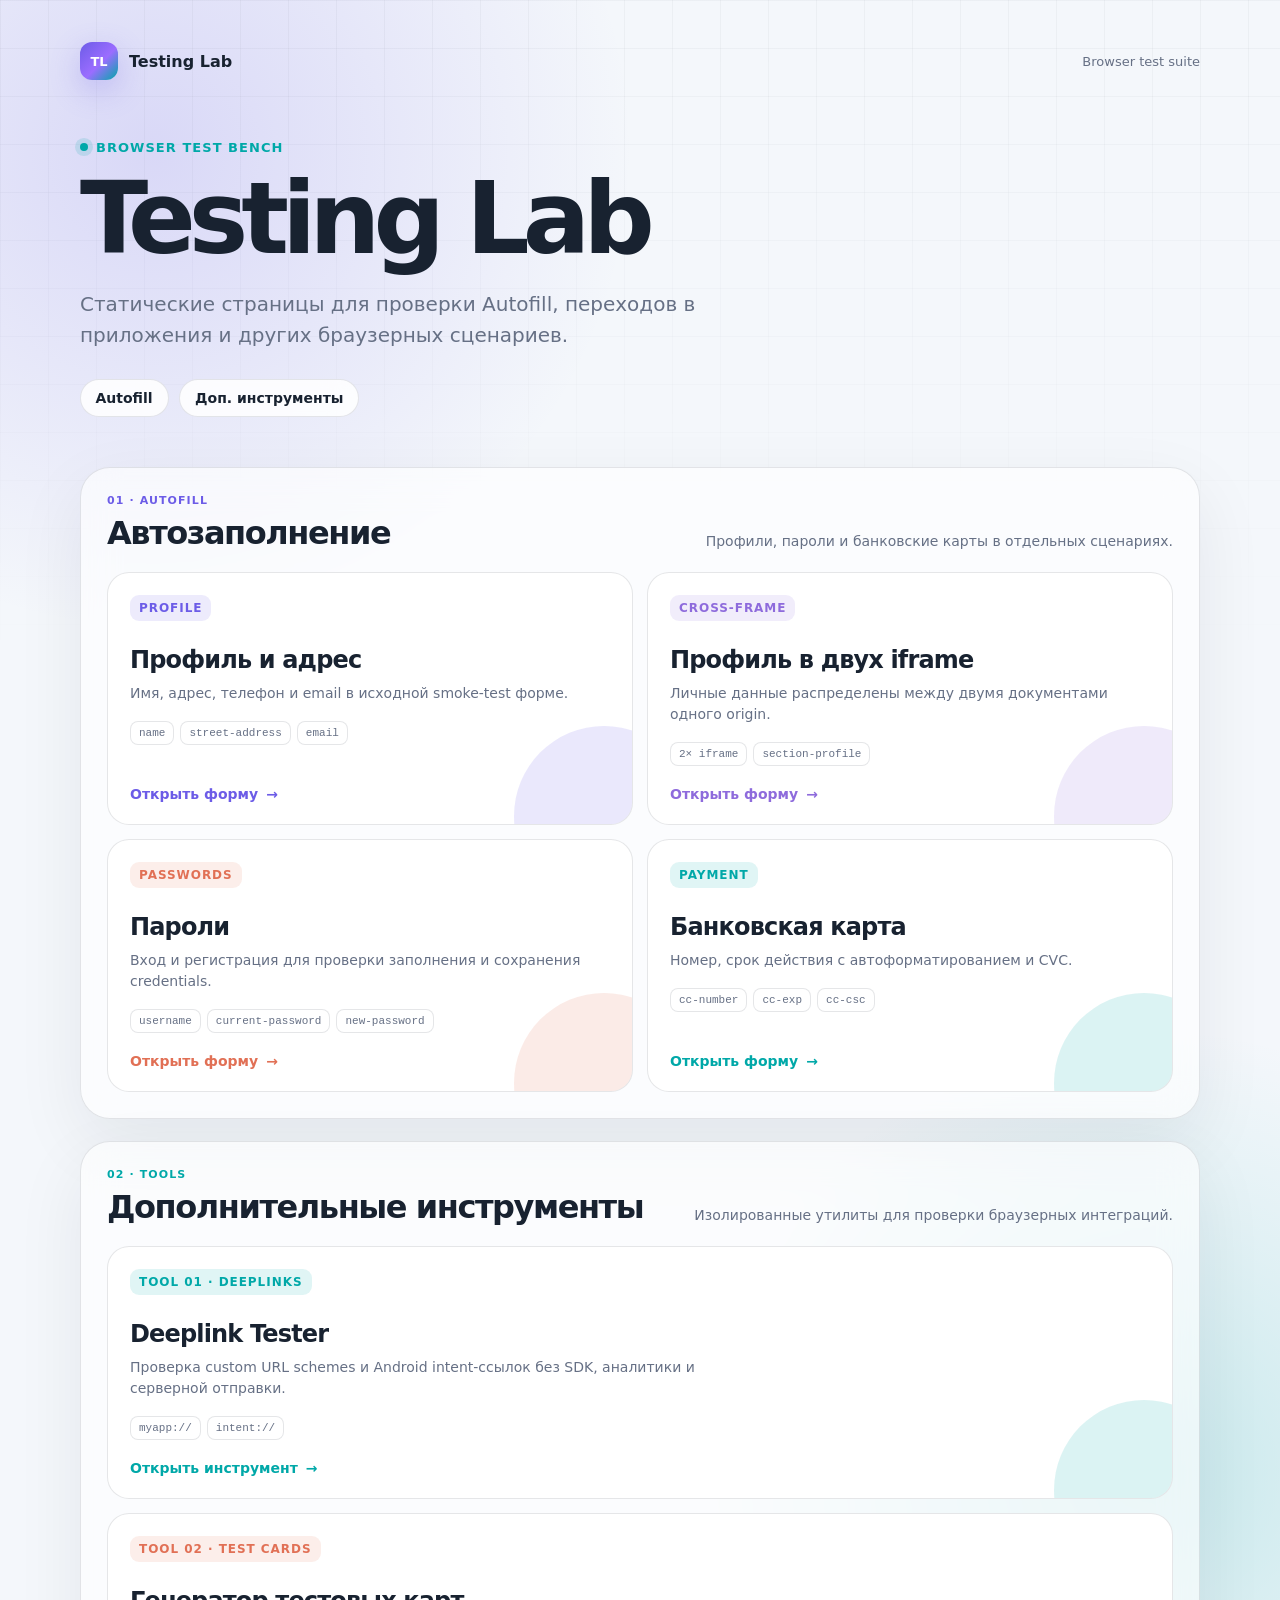
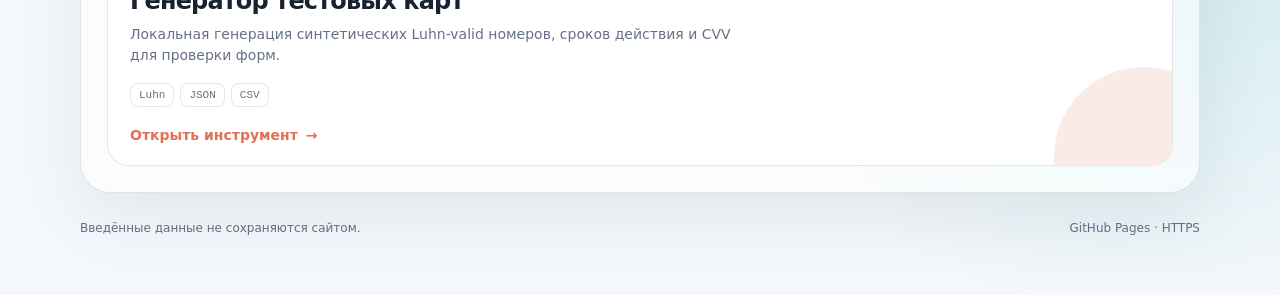
==== commit ce77ecc6: "Add local test card generator Adds a privacy-first Luhn-valid test card generator and allows deeplin" ====
--- a/index.html
+++ b/index.html
@@ -93,6 +93,7 @@
     .passwords { --accent: var(--orange); }
     .cards, .deeplinks { --accent: var(--teal); }
     .deeplinks { min-height: 220px; }
+    .test-cards { --accent: var(--orange); min-height: 220px; }
     .card-number { width: fit-content; padding: 6px 9px; border-radius: 9px; color: var(--accent); background: color-mix(in srgb, var(--accent) 12%, transparent); font-size: 12px; font-weight: 800; letter-spacing: .08em; }
     .tool-card h3 { margin: 25px 0 9px; font-size: 24px; letter-spacing: -.035em; }
     .tool-card p { max-width: 620px; margin: 0; color: var(--muted); font-size: 14px; line-height: 1.5; }
@@ -178,6 +179,12 @@
           <div class="tokens"><span>myapp://</span><span>intent://</span></div>
           <div class="open-label">Открыть инструмент <span aria-hidden="true">→</span></div>
         </a>
+        <a class="tool-card test-cards" href="card-generator.html">
+          <span class="card-number">TOOL 02 · TEST CARDS</span><h3>Генератор тестовых карт</h3>
+          <p>Локальная генерация синтетических Luhn-valid номеров, сроков действия и CVV для проверки форм.</p>
+          <div class="tokens"><span>Luhn</span><span>JSON</span><span>CSV</span></div>
+          <div class="open-label">Открыть инструмент <span aria-hidden="true">→</span></div>
+        </a>
       </div>
     </section>
     <footer><span>Введённые данные не сохраняются сайтом.</span><span>GitHub Pages · HTTPS</span></footer>
